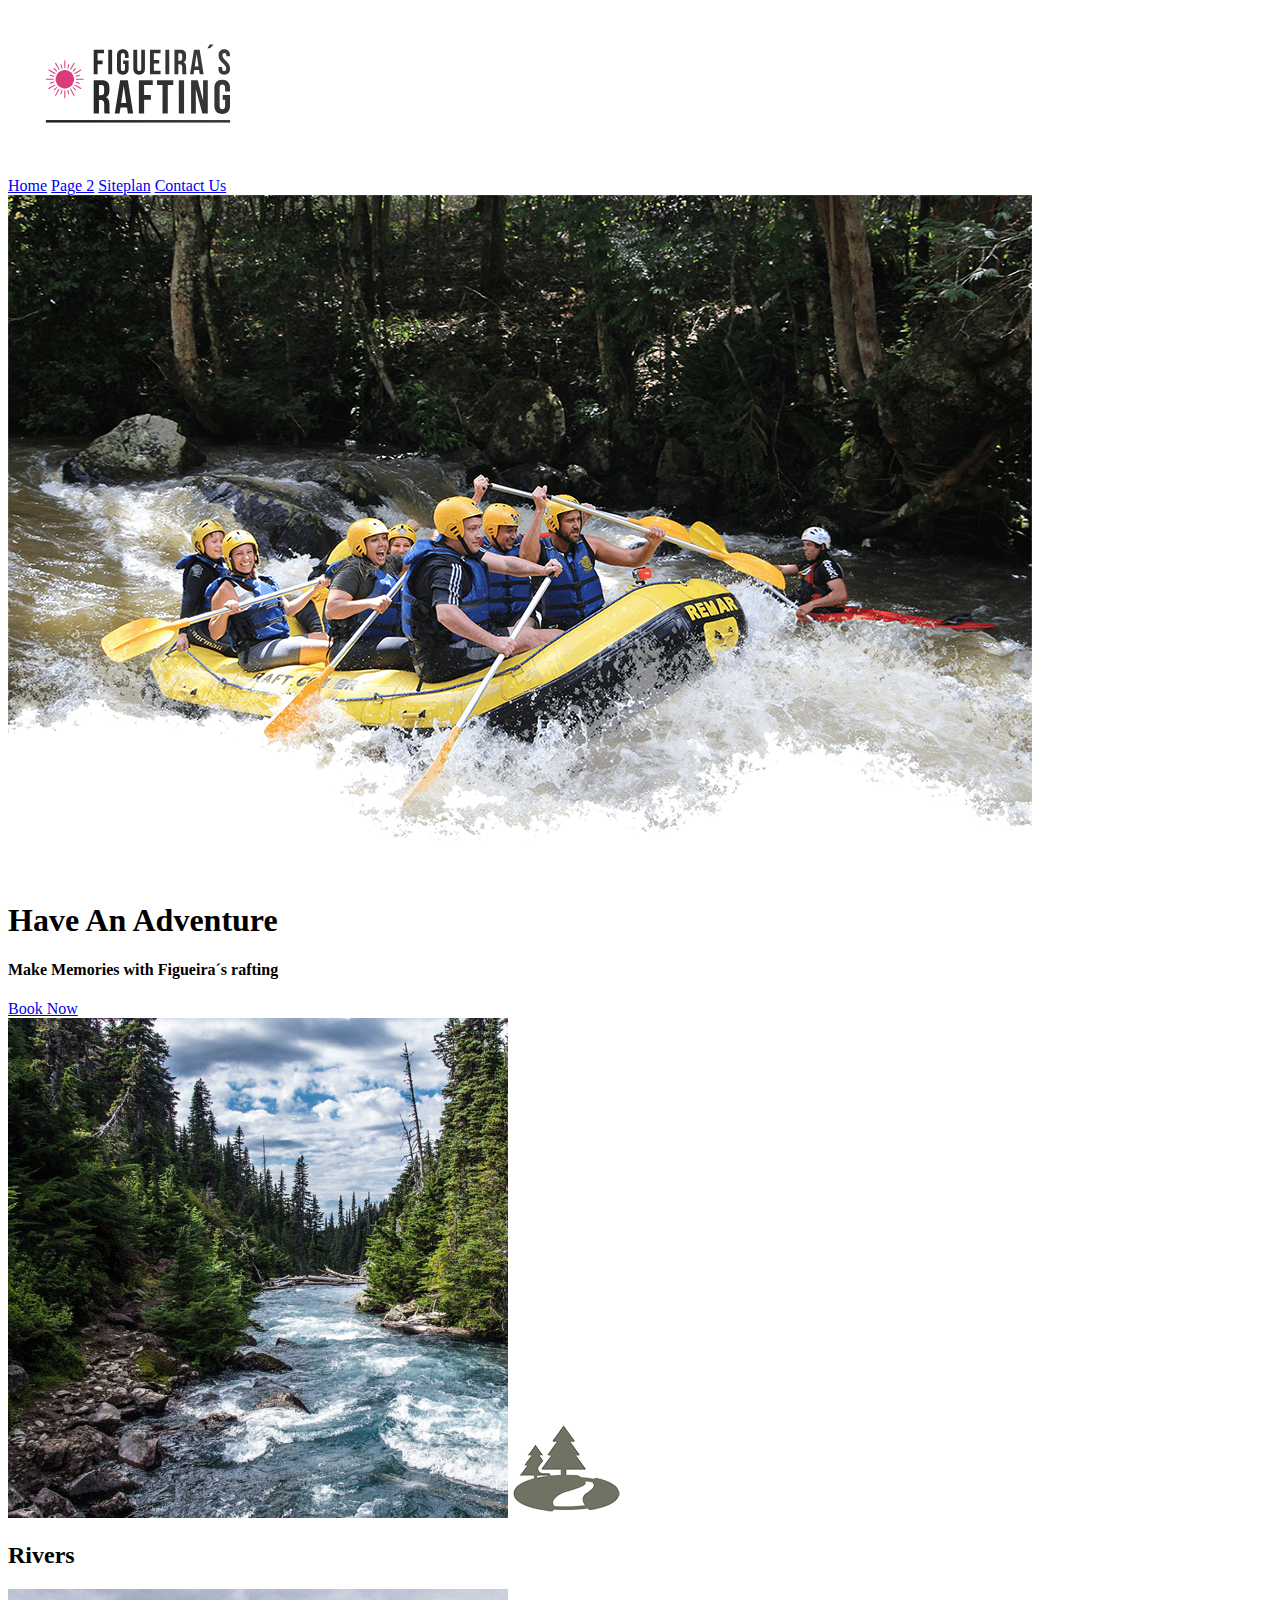
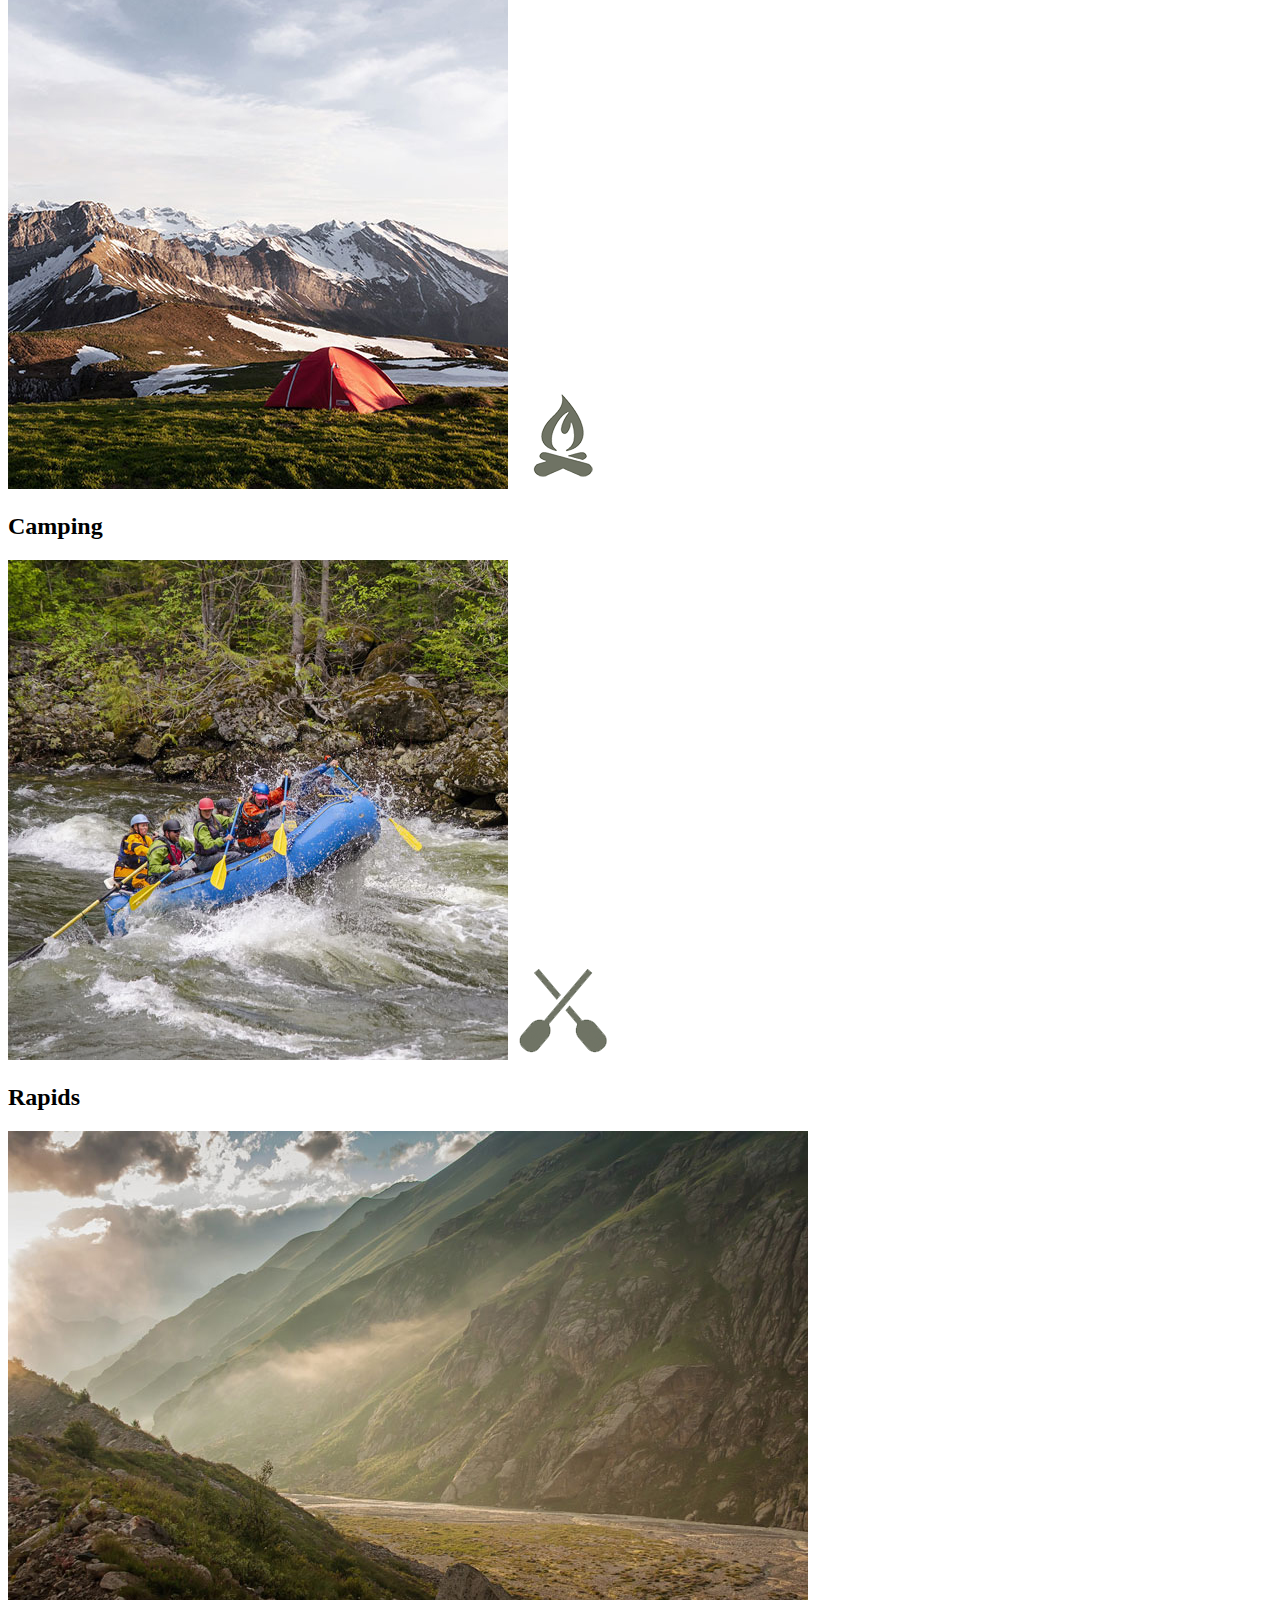
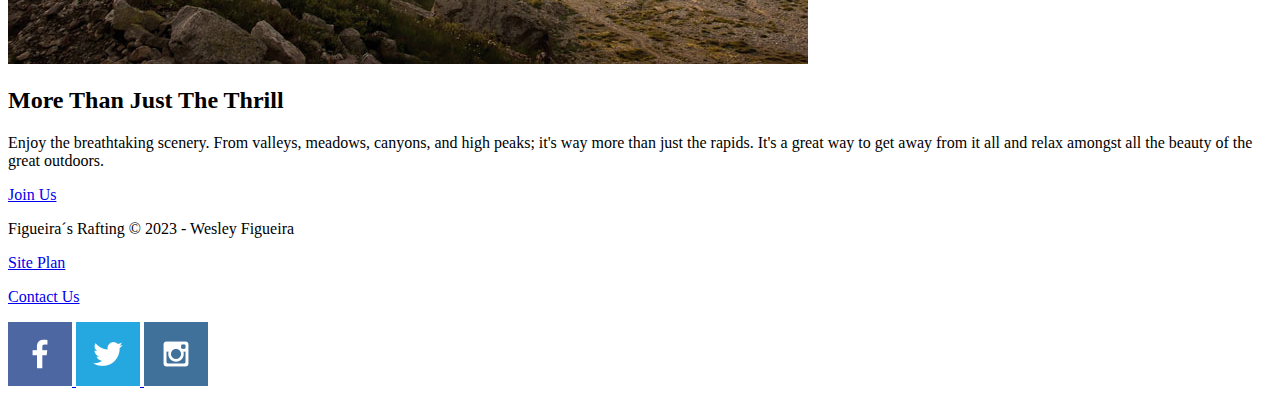
==== index.html @ 08e59e9d "wwr repository" ====
<!DOCTYPE html>
<html lang="en">
<head>
    <meta charset="UTF-8">
    <meta name="viewport" content="width=device-width, initial-scale=1.0">
    <title>Figueira´s Rafting</title>
</head>
<body>
    <header>
        <a id="logo_link" href="index.html">
            <img class="logo" src="imagens/logooficial.png" alt="Figueira´s Logo">
        </a>
        <nav>
            <a href="index.html">Home</a>
            <a href="#">Page 2</a>
            <a href="site-plan-rafting.html">Siteplan</a>
            <a href="#">Contact Us</a>
        </nav>
    </header>
    <div id="hero">
        <div id="hero-box">
            <img id="hero-img" src="imagens/hero.png" alt="People enjoying white water rafting">
        </div>
        <section id="hero-msg">
            <h1 class="home-title">Have An Adventure</h1>
            <h4>Make Memories with Figueira´s rafting</h4>
            <div class='button-box'>
                <a class='book' href="contactus.html">Book Now</a>
            </div>
        </section>
    </div>
    <main class="home-grid">

        <section class="rivers-card">
            <img class="card-img" src="imagens/rivers.jpg" alt="river in forest">
            <img class="icon" src="imagens/river_icon.png" alt="river icon">
            <h2>Rivers</h2>
        </section>
        <section class="camping-card">
            <img class="card-img" src="imagens/camping.jpg" alt="tent in mountains">
            <img class="icon" src="imagens/fire_icon.png" alt="fire icon">
            <h2>Camping</h2>
        </section>
        <section class="rapids-card">
            <img class="card-img" src="imagens/rapids.jpg" alt="rafting boat">
            <img class="icon" src="imagens/oars.png" alt="oars icon">
            <h2>Rapids</h2>
        </section>
        <img class="mountains" src="imagens/mountains.jpg" alt= "Misty Mountains">
        <section class = "msg">
            <h2>More Than Just The Thrill</h2>
            <p>Enjoy the breathtaking scenery. From valleys, meadows, canyons, and high peaks; it's way more than just the rapids. It's a great way to get away from it all and relax amongst all the beauty of the great outdoors. </p>
            <a class='join' href="rivers.html">Join Us</a>
        </section>

    </main>

    <footer>
        <p>Figueira´s Rafting &copy; 2023 - Wesley Figueira</p>
        <p><a href="site-plan-rafting.html">Site Plan</a></p>
        <p><a href="contactus.html">Contact Us</a></p>
        <div class="social">
            <a href="https://facebook.com">
                <img src="imagens/facebook.png" alt="fb icon">
            </a>
            <a href="https://twitter.com">
                <img src="imagens/twitter.png" alt="twitter icon">
            </a>
            <a href="https://instagram.com">
                <img src="imagens/instagram.png" alt="instagram icon">
            </a>
        </div>
    </footer>

</body>
</html>
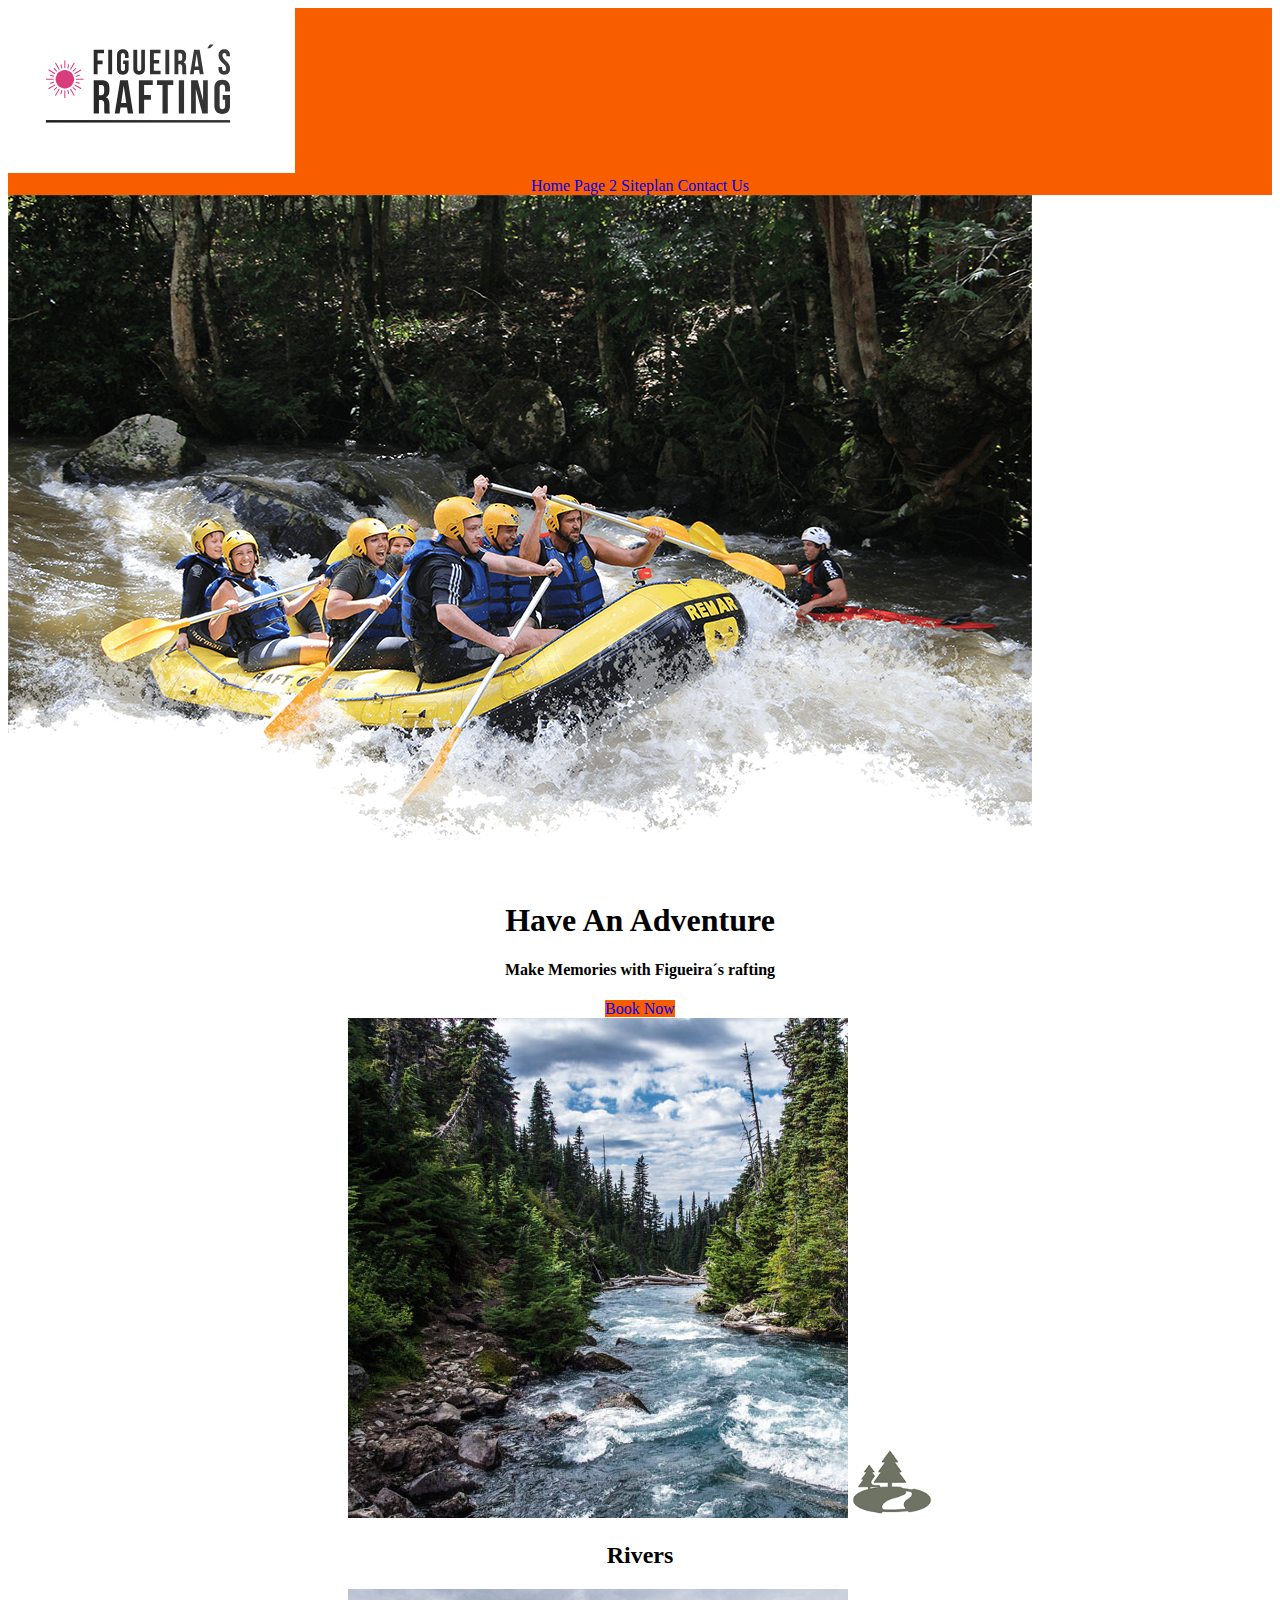
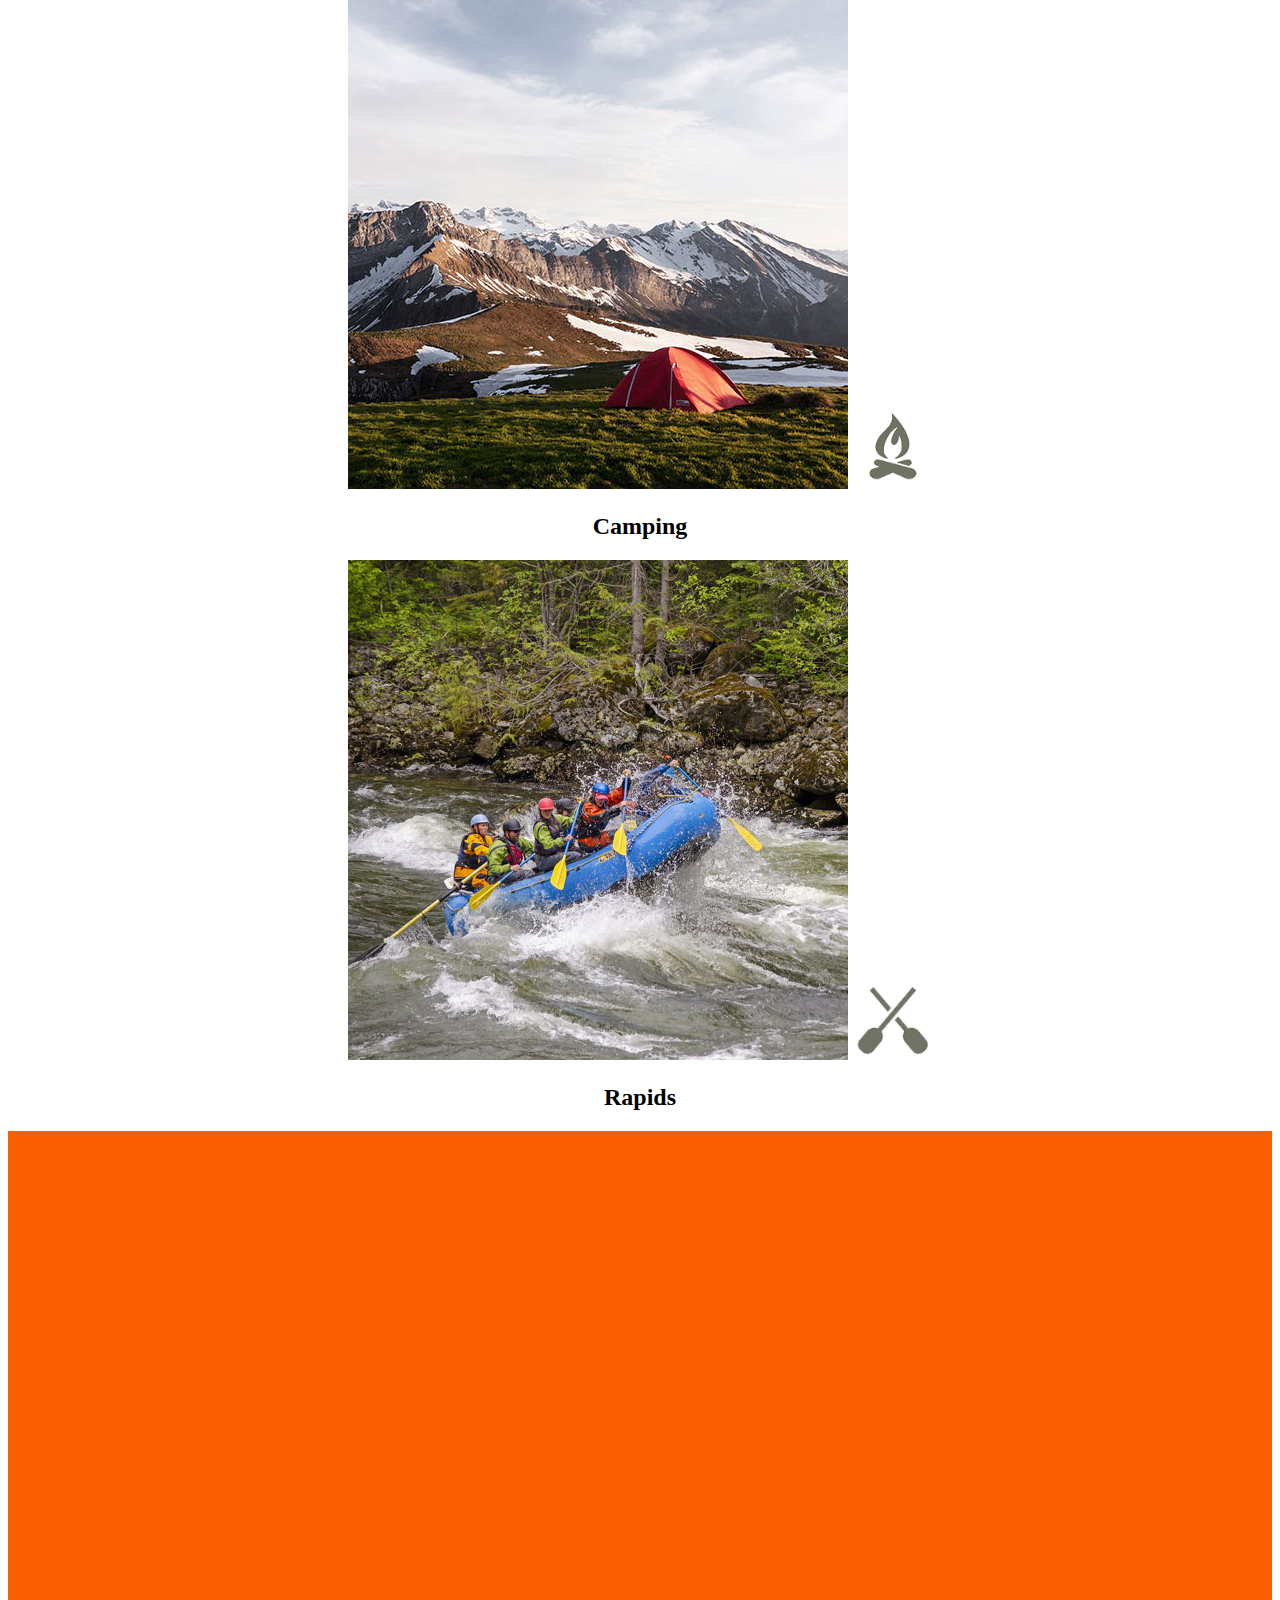
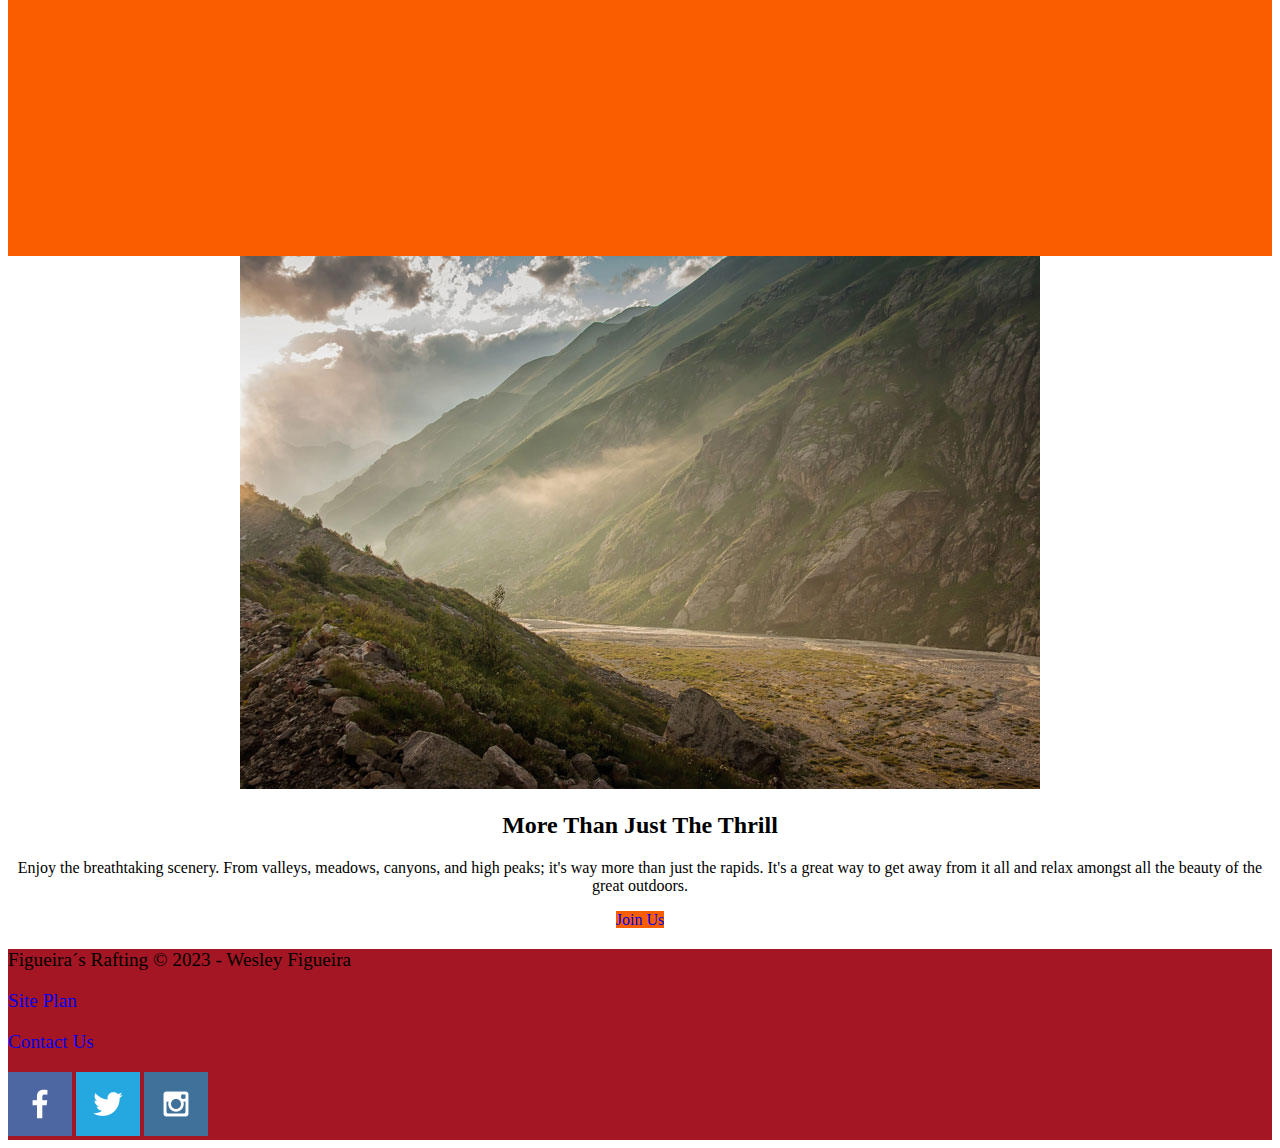
==== commit 983190df: "ajustes 4 semana" ====
--- a/index.html
+++ b/index.html
@@ -4,9 +4,11 @@
     <meta charset="UTF-8">
     <meta name="viewport" content="width=device-width, initial-scale=1.0">
     <title>Figueira´s Rafting</title>
+    <link rel="stylesheet" href="styles/style.css">
 </head>
 <body>
-    <header>
+    <div id="content">
+      <header>
         <a id="logo_link" href="index.html">
             <img class="logo" src="imagens/logooficial.png" alt="Figueira´s Logo">
         </a>
@@ -46,6 +48,7 @@
             <img class="icon" src="imagens/oars.png" alt="oars icon">
             <h2>Rapids</h2>
         </section>
+        <div id="background"></div> 
         <img class="mountains" src="imagens/mountains.jpg" alt= "Misty Mountains">
         <section class = "msg">
             <h2>More Than Just The Thrill</h2>
@@ -60,17 +63,18 @@
         <p><a href="site-plan-rafting.html">Site Plan</a></p>
         <p><a href="contactus.html">Contact Us</a></p>
         <div class="social">
-            <a href="https://facebook.com">
+            <a href="https://facebook.com" target="_blank">
                 <img src="imagens/facebook.png" alt="fb icon">
             </a>
-            <a href="https://twitter.com">
+            <a href="https://twitter.com" target="_blank">
                 <img src="imagens/twitter.png" alt="twitter icon">
             </a>
-            <a href="https://instagram.com">
+            <a href="https://instagram.com" target="_blank">
                 <img src="imagens/instagram.png" alt="instagram icon">
             </a>
         </div>
     </footer>
+    </div>
 
 </body>
 </html>--- a/styles/style.css
+++ b/styles/style.css
@@ -0,0 +1,61 @@
+#content{
+    max-width: 1600px;
+    margin: 0 auto;
+    
+}
+header{
+    background-color: #F85E00;
+  
+}
+nav{
+    text-align: center;
+   
+}
+nav a{
+    text-decoration: none;
+}
+nav a:hover{
+background-color: #A41623;
+color: black;
+}
+#hero-msg{
+    text-align: center;
+}
+.button-box{
+    text-align: center;
+}
+main{
+    text-align: center;
+}
+#background{
+    height: 725px;
+    background-color: #F85E00;
+}
+.book , .join {
+    background-color: #f85e00;
+    text-decoration: none;
+}
+.book:hover , .join:hover{
+    background-color: #A41623;
+    color: black;
+}
+footer{
+    background-color: #A41623;
+    color: black;
+}
+footer a {
+    text-decoration: none;
+}
+footer a:hover{
+    background-color: #A41623;
+    color: black;
+}
+footer p {
+    font-size: 1.2em;
+}
+.home-title{
+    color: black;
+}
+.icon{
+    width: 80px;
+}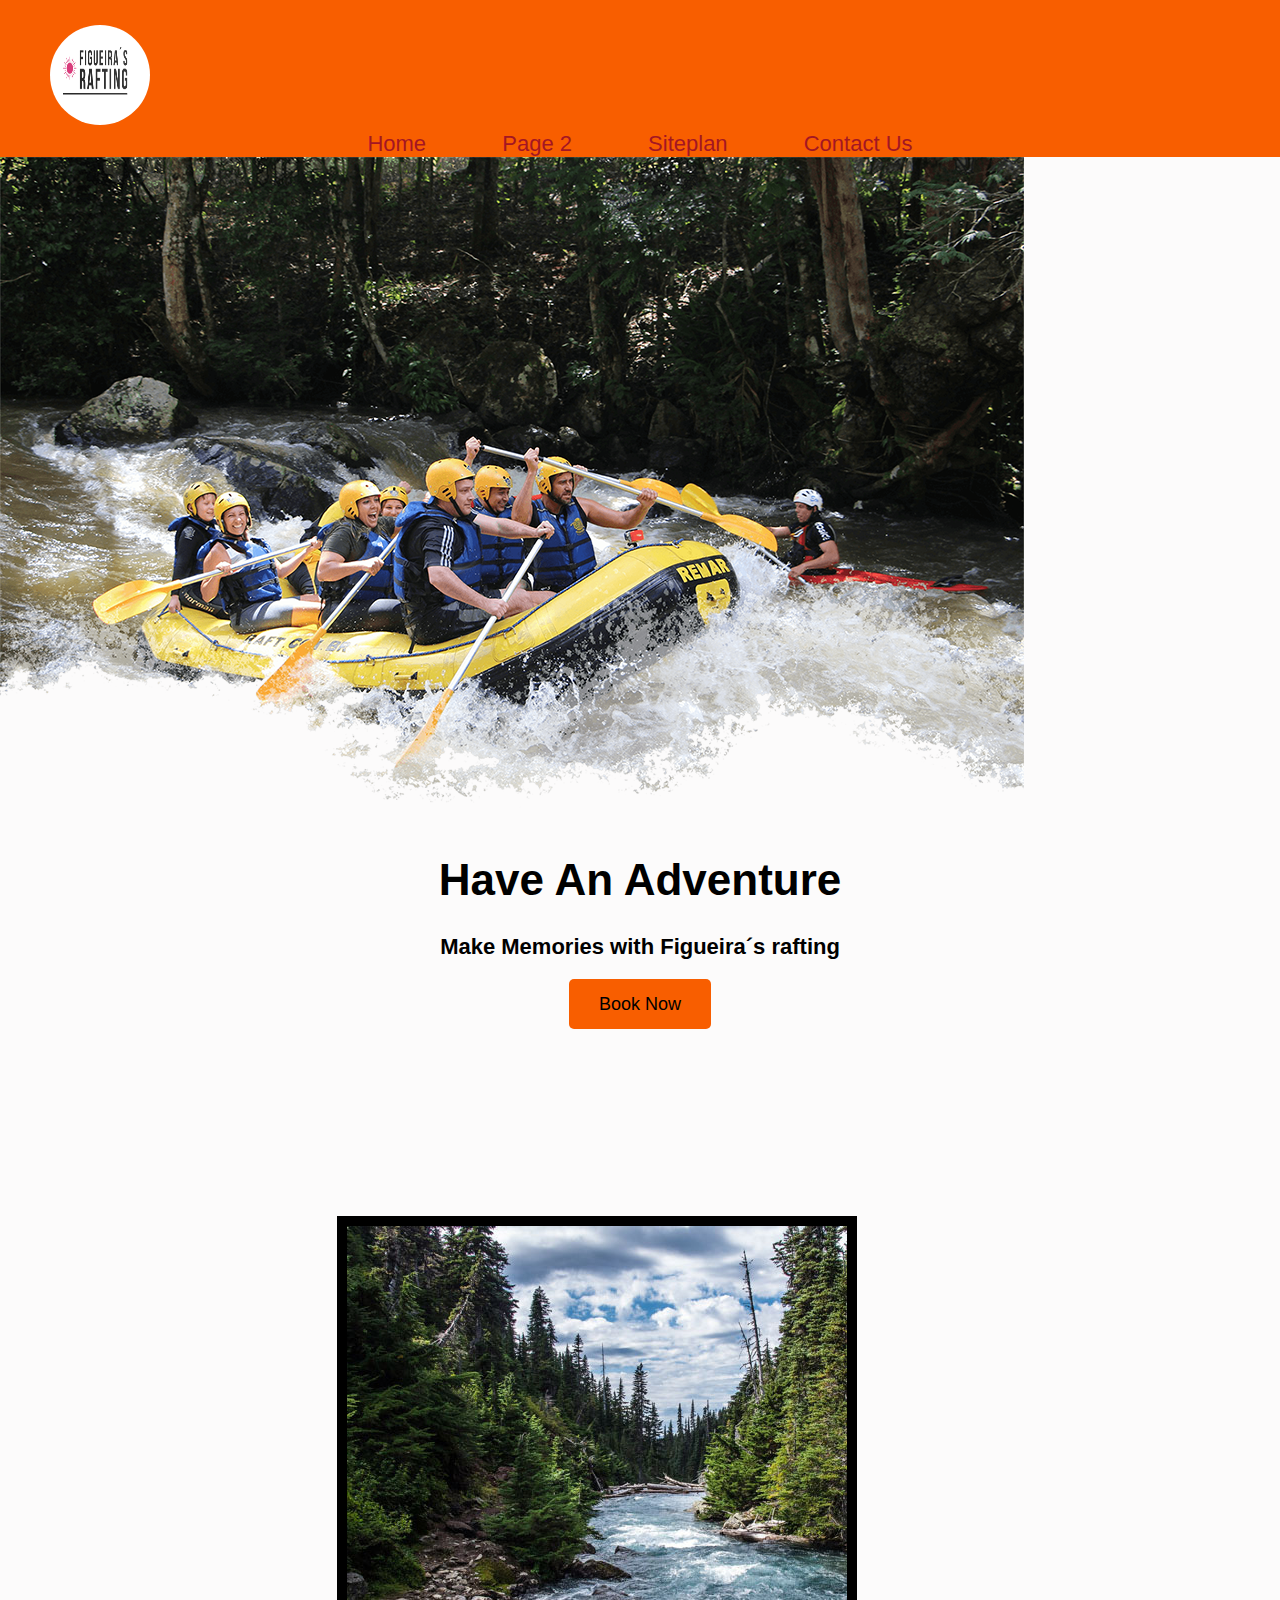
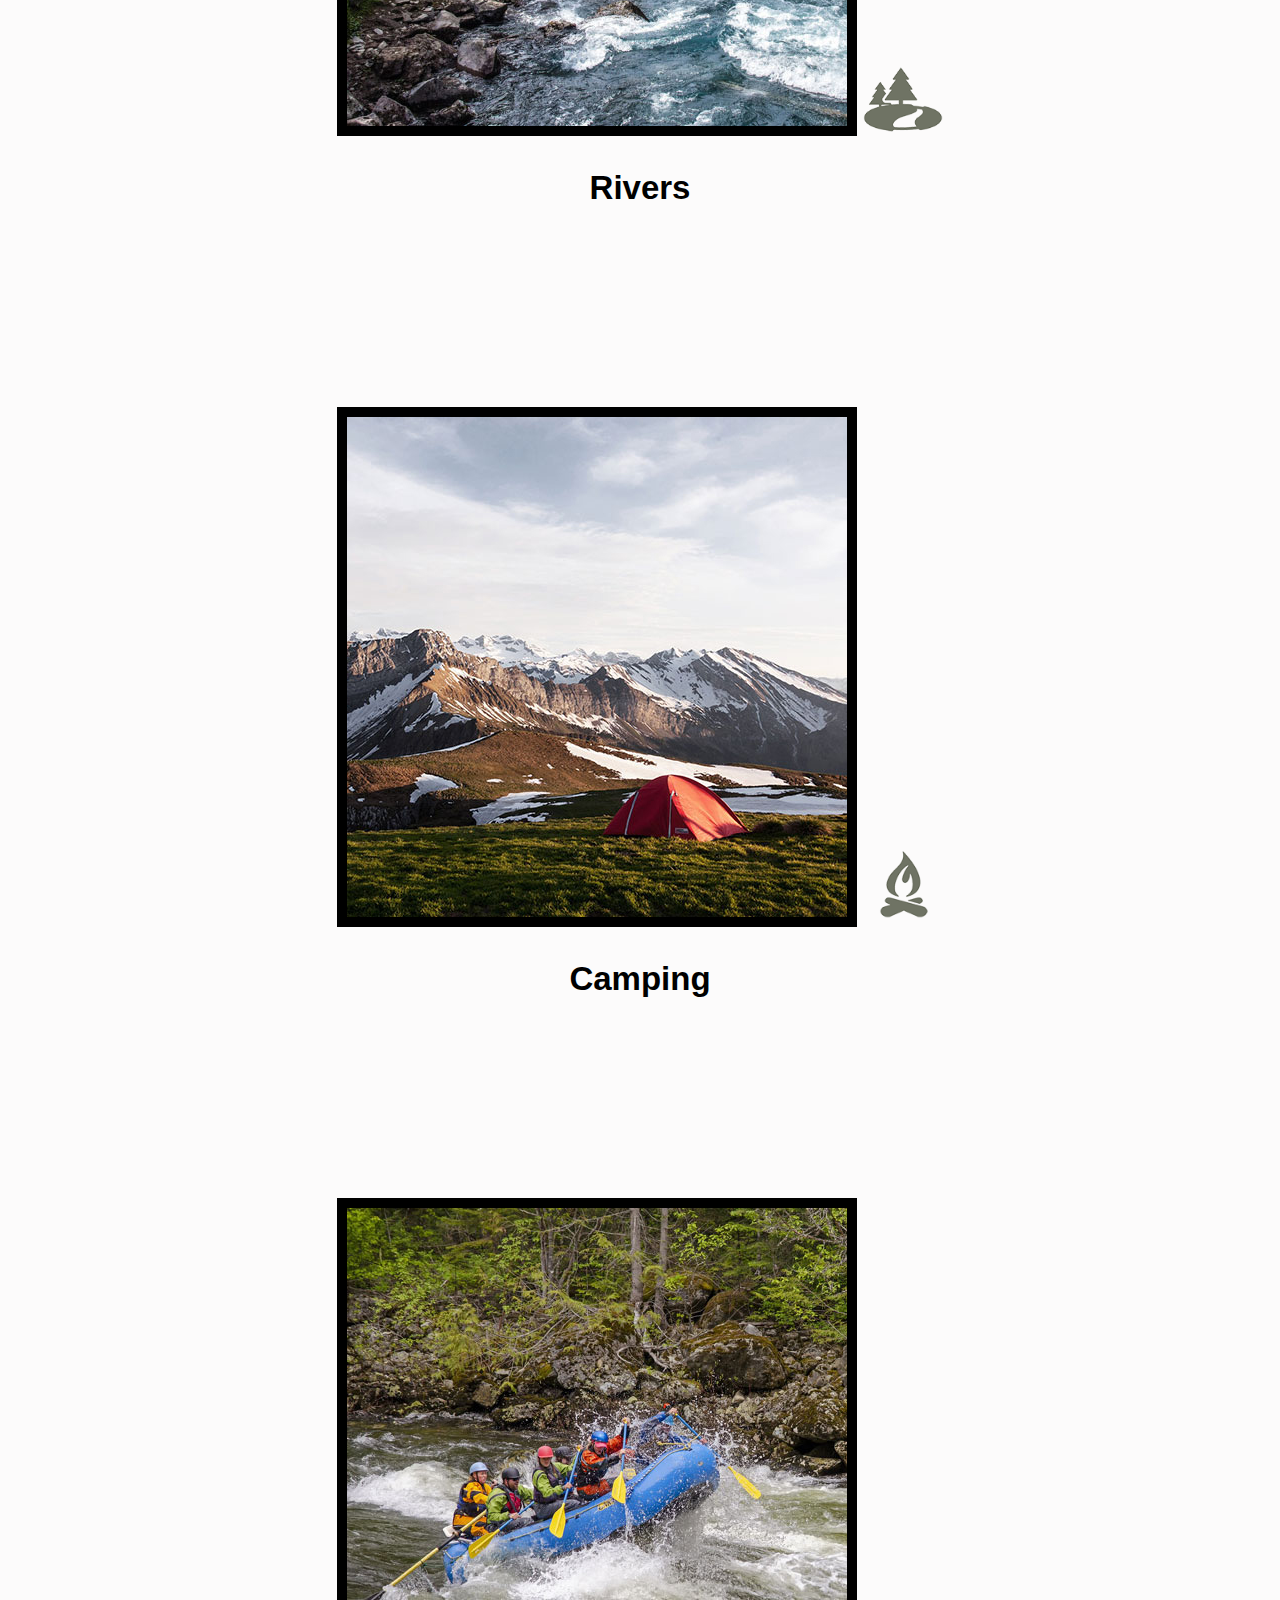
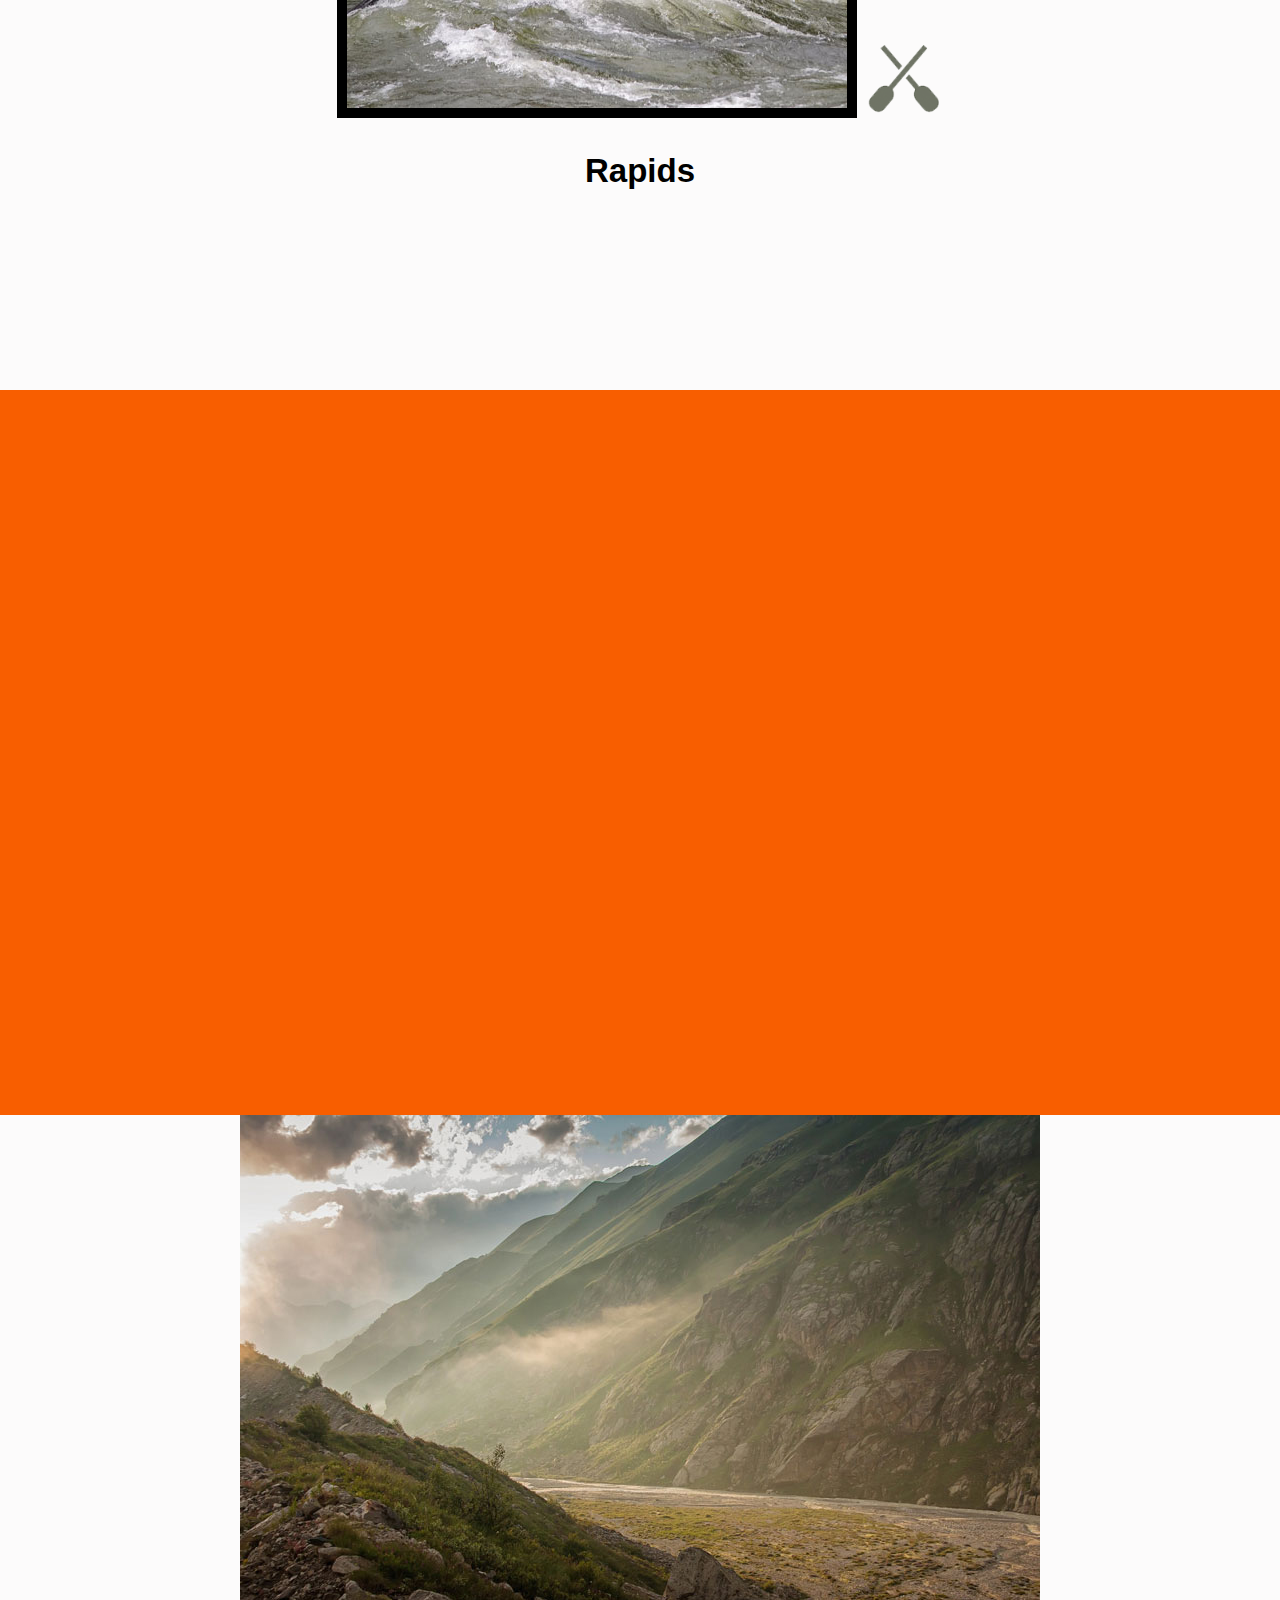
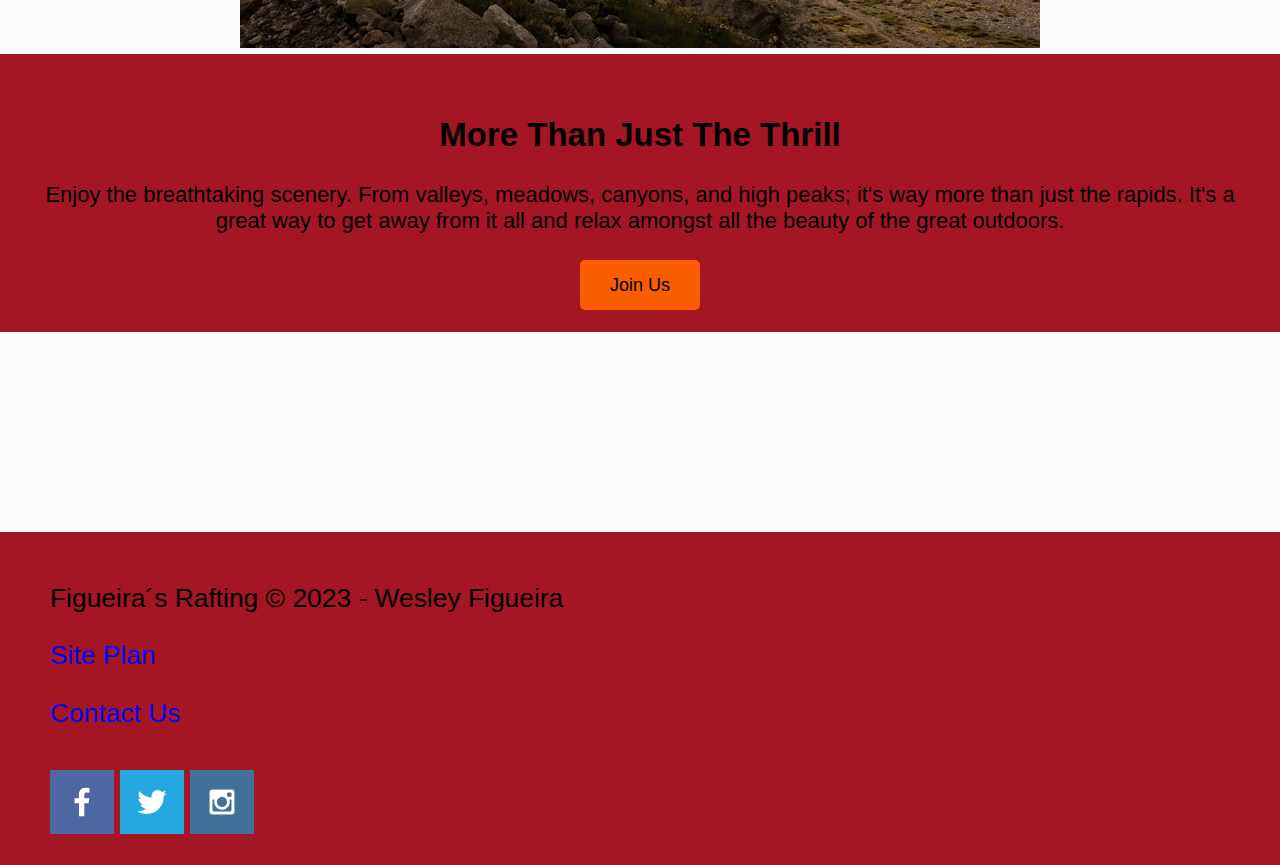
==== commit 893c099c: "changes for week five" ====
--- a/index.html
+++ b/index.html
@@ -50,7 +50,7 @@
         </section>
         <div id="background"></div> 
         <img class="mountains" src="imagens/mountains.jpg" alt= "Misty Mountains">
-        <section class = "msg">
+        <section class="mensagem">
             <h2>More Than Just The Thrill</h2>
             <p>Enjoy the breathtaking scenery. From valleys, meadows, canyons, and high peaks; it's way more than just the rapids. It's a great way to get away from it all and relax amongst all the beauty of the great outdoors. </p>
             <a class='join' href="rivers.html">Join Us</a>
--- a/styles/style.css
+++ b/styles/style.css
@@ -13,13 +13,21 @@
 }
 nav a{
     text-decoration: none;
+    text-align: center;
+    padding: 35px;
+    color: #A41623;
+    padding: 35px;
 }
 nav a:hover{
 background-color: #A41623;
 color: black;
+border-radius: 5px;
 }
 #hero-msg{
     text-align: center;
+}
+.home-title{
+    font-size: 2em;
 }
 .button-box{
     text-align: center;
@@ -27,6 +35,7 @@
 main{
     text-align: center;
 }
+
 #background{
     height: 725px;
     background-color: #F85E00;
@@ -39,9 +48,21 @@
     background-color: #A41623;
     color: black;
 }
+.book, .join{
+    background-color: #f85e00;
+    color: black;
+    text-decoration: none;
+    font-size: 18px;
+    padding: 15px 30px;
+    margin-top: 50px;
+    border-radius: 5px;
+
+}
 footer{
     background-color: #A41623;
     color: black;
+    padding: 25px 50px;
+    margin-top: 200px;
 }
 footer a {
     text-decoration: none;
@@ -52,10 +73,52 @@
 }
 footer p {
     font-size: 1.2em;
+    color: black;
+}
+footer .social img{
+    padding-top: 15px;
 }
 .home-title{
     color: black;
+    margin-top: 10px;
 }
 .icon{
     width: 80px;
+    padding-top: 10px;
+}
+body{
+    font-family: Arial, Helvetica, sans-serif;
+    background-color: #fcfbfb;
+    font-size: 22px;
+    margin: 0;
+    padding: 0;
+}
+#logo_link{
+    padding-top: 5px;
+}
+.rivers-card, .camping-card, .rapids-card {
+    margin: 200px 0;
+}
+.card-img{
+    border: 10px solid  black;
+}
+main section img{
+    box-sizing: border-box;
+}
+.logo{
+    border-radius: 50%;
+    width: 100px;
+    height: 100px;
+    margin-left: 50px;
+    margin-top: 25px;
+    
+}
+.mensagem{
+    background-color: #A41623;
+    padding: 35px;
+
+}
+.mensagem p{
+    
+    padding-bottom: 15px;
 }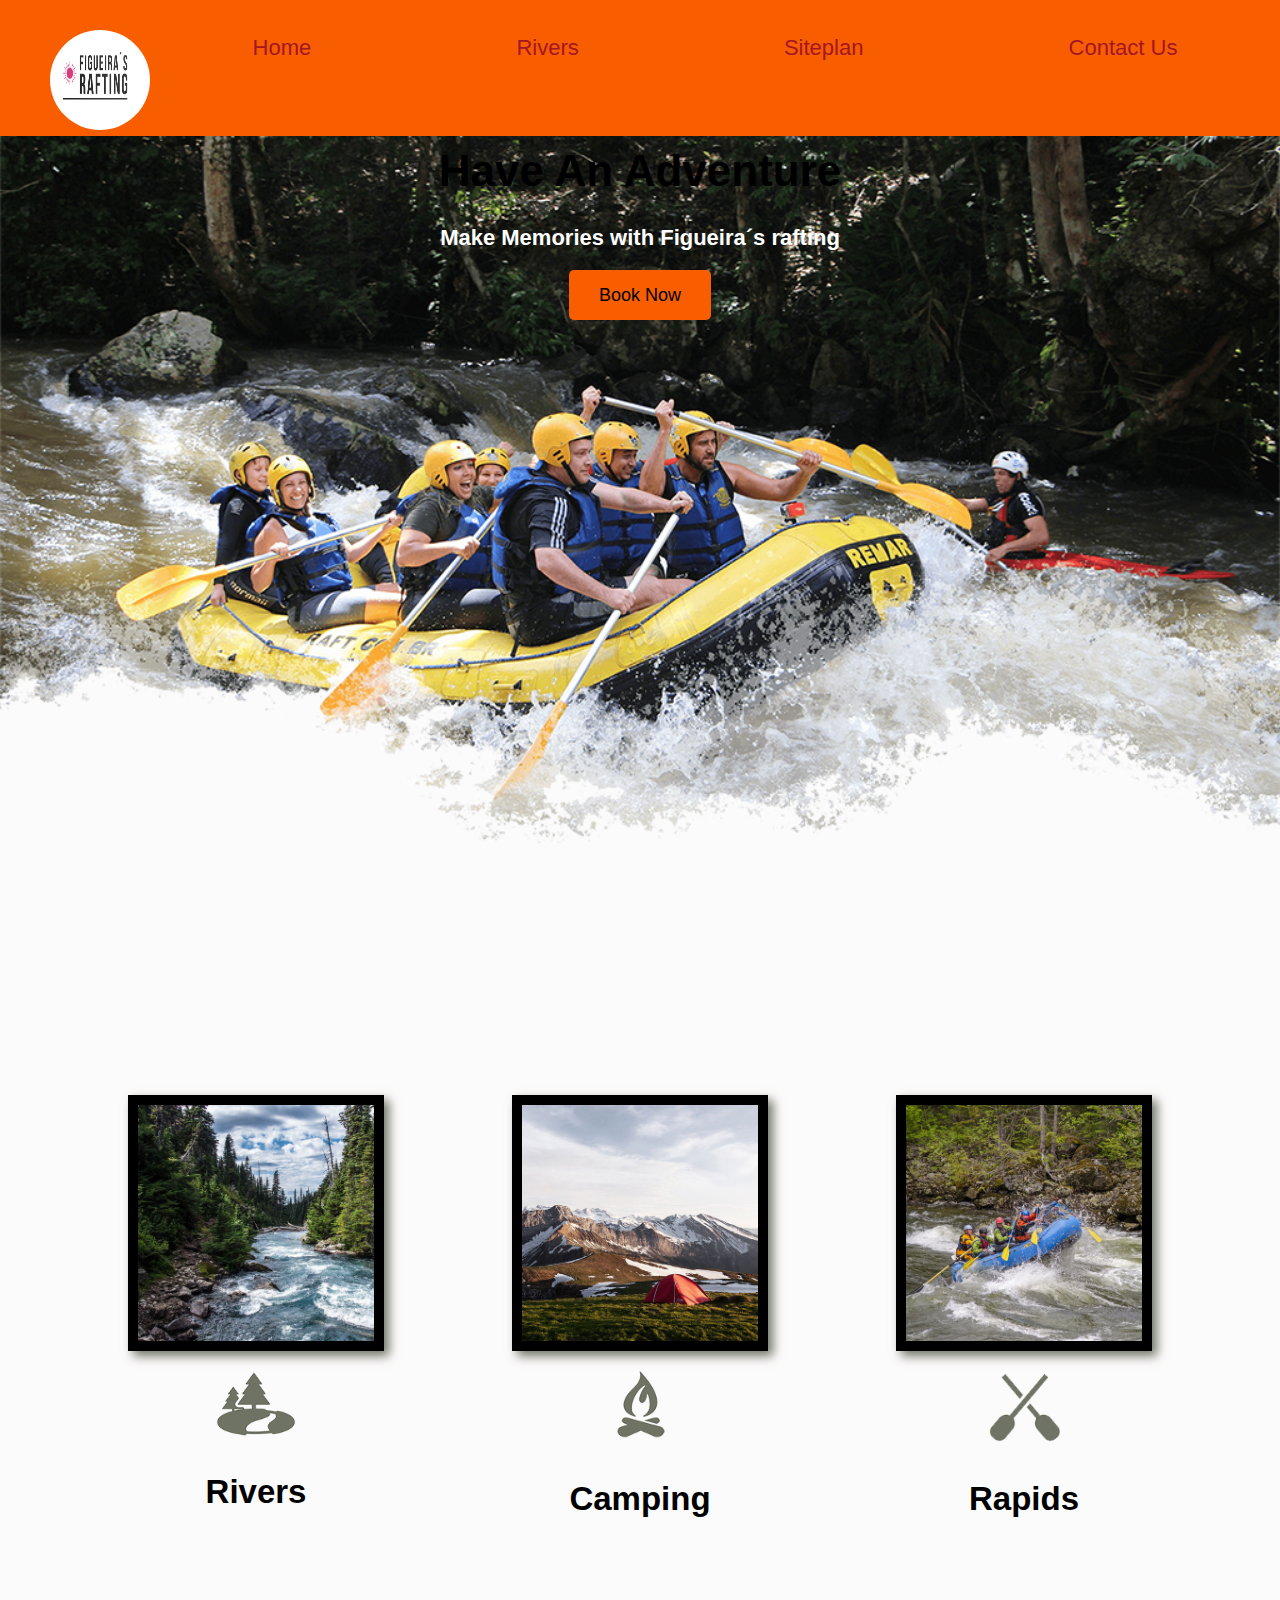
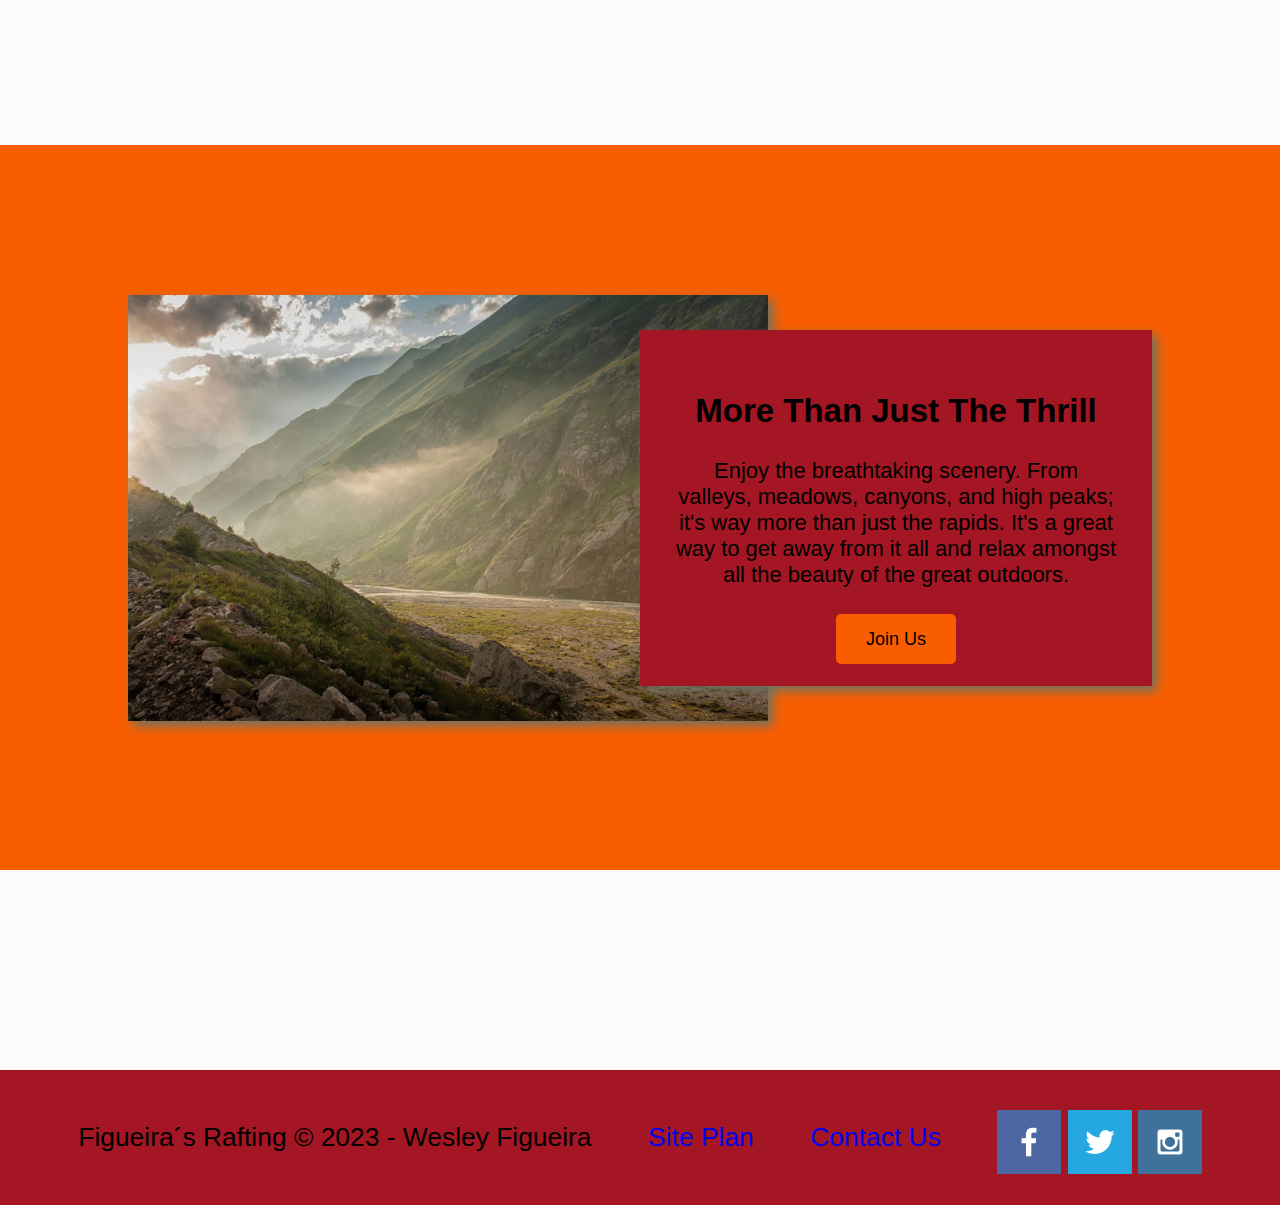
==== commit 3a7f4888: "page contactus" ====
--- a/index.html
+++ b/index.html
@@ -14,9 +14,9 @@
         </a>
         <nav>
             <a href="index.html">Home</a>
-            <a href="#">Page 2</a>
+            <a href="rivers.html">Rivers</a>
             <a href="site-plan-rafting.html">Siteplan</a>
-            <a href="#">Contact Us</a>
+            <a href="contactus.html">Contact Us</a>
         </nav>
     </header>
     <div id="hero">
--- a/styles/style.css
+++ b/styles/style.css
@@ -5,10 +5,14 @@
 }
 header{
     background-color: #F85E00;
+    display: grid;
+    grid-template-columns: 150px auto;
   
 }
 nav{
     text-align: center;
+    display: flex;
+    justify-content: space-around;
    
 }
 nav a{
@@ -25,6 +29,28 @@
 }
 #hero-msg{
     text-align: center;
+    grid-column: 2/3;
+    grid-row: 1/2;
+    margin-top: 100px;
+}
+#hero{
+    display: grid;
+    grid-template-columns: 1fr 3fr 1fr;
+    margin-top: -100px; 
+}
+#hero-box{
+    grid-column: 1/4;
+    grid-row: 1/3;
+    z-index: -1;
+}
+#hero-msg h4 {
+    color: white;
+}
+#hero-img{
+    width: 100%;
+}
+.card-img, .mountains {
+    width: 100%;
 }
 .home-title{
     font-size: 2em;
@@ -34,15 +60,19 @@
 }
 main{
     text-align: center;
+    grid-template-columns: 1fr 1fr 1fr 1fr 1fr 1fr 1fr 1fr 1fr 1fr;
+    
+}
+.home-grid{
+    display: grid;
+    grid-template-columns: 1fr 1fr 1fr 1fr 1fr 1fr 1fr 1fr 1fr 1fr;
 }
 
 #background{
     height: 725px;
     background-color: #F85E00;
-}
-.book , .join {
-    background-color: #f85e00;
-    text-decoration: none;
+    grid-column: 1/11;
+    grid-row: 4/9;
 }
 .book:hover , .join:hover{
     background-color: #A41623;
@@ -63,6 +93,9 @@
     color: black;
     padding: 25px 50px;
     margin-top: 200px;
+    display: flex;
+    justify-content: space-around;
+    align-items: center;
 }
 footer a {
     text-decoration: none;
@@ -95,12 +128,21 @@
 }
 #logo_link{
     padding-top: 5px;
+    justify-self: center;
+    align-self: center;
+
 }
 .rivers-card, .camping-card, .rapids-card {
     margin: 200px 0;
 }
 .card-img{
     border: 10px solid  black;
+    transition: transform .5s;
+    box-shadow: 5px 5px 10px #6f7364;
+}
+.card-img:hover {
+    opacity: .6;
+    transform: scale(1.1);
 }
 main section img{
     box-sizing: border-box;
@@ -116,9 +158,189 @@
 .mensagem{
     background-color: #A41623;
     padding: 35px;
+    grid-column: 6/10;
+    grid-row: 6/7;
+    box-shadow: 5px 5px 10px #6f7364;
 
 }
 .mensagem p{
     
     padding-bottom: 15px;
-}+}
+.rivers-card{
+    grid-column: 2/4;
+    grid-row: 2/3;
+}
+.camping-card{
+    grid-column: 5/7;
+    grid-row: 2/3;
+}
+.rapids-card{ 
+    grid-column: 8/10;
+    grid-row: 2/3;
+}
+.mountains{
+    grid-column: 2/7;
+    grid-row: 5/8;
+    width: 100%;
+    box-shadow: 5px 5px 10px #6f7364;
+}
+
+/* CSS for rivers page*/
+
+#banner_rivers{
+    width: 100%;
+   
+    margin-bottom: 50px;
+}
+.paragra1, .paragra1, .paragra2, .paragra3{
+    font-size: 80%;
+    text-align: center;
+}
+.rivers_grid{
+    display: grid;
+    grid-template-columns: 1fr 1fr 1fr 1fr 1fr 1fr 1fr 1fr 1fr 1fr ;
+
+}
+.River_utah, .river_arizona, .river_idaho{
+    width: 100%;
+    height: 100%;
+    box-shadow: 5px 5px 10px #6f7364;
+    border: 5px solid  black;
+    transition: transform .5s;
+    
+}
+.River_utah{
+    grid-column: 1/5;
+    grid-row:1/4 ;
+}
+.paragra1{
+    grid-column: 1/5;
+    grid-row: 5;
+    
+}
+.river_idaho{
+    grid-column: 6/10;
+    grid-row: 1/4;
+}
+.paragra2{
+    grid-column:6/10 ;
+    grid-row: 5;
+}
+.river_arizona{
+    grid-column: 1/5;
+    grid-row: 6/10;
+}
+.paragra3{
+    grid-column:6/10 ;
+    grid-row:7 ;
+}
+
+form {
+    /* Center the form on the page */
+    margin: 0 auto;
+    width: 400px;
+    /* Form outline */
+    padding: 1em;
+    border: 1px solid #ccc;
+    border-radius: 1em;
+  }
+  
+  ul {
+    list-style: none;
+    padding: 0;
+    margin: 0;
+  }
+  
+  form li + li {
+    margin-top: 1em;
+  }
+  
+  label {
+    /* Uniform size & alignment */
+    display: inline-block;
+    width: 90px;
+    text-align: right;
+  }
+  
+  input,
+  textarea {
+    /* To make sure that all text fields have the same font settings
+       By default, textareas have a monospace font */
+    font: 1em sans-serif;
+  
+    /* Uniform text field size */
+    width: 300px;
+    box-sizing: border-box;
+  
+    /* Match form field borders */
+    border: 1px solid #999;
+  }
+  
+  input:focus,
+  textarea:focus {
+    /* Additional highlight for focused elements */
+    border-color: #000;
+  }
+  
+  textarea {
+    /* Align multiline text fields with their labels */
+    vertical-align: top;
+  
+    /* Provide space to type some text */
+    height: 5em;
+  }
+  
+  .button {
+    /* Align buttons with the text fields */
+    padding-left: 90px; /* same size as the label elements */
+  }
+  
+  button {
+    /* This extra margin represent roughly the same space as the space
+       between the labels and their text fields */
+    margin-left: 0.5em;
+  }
+
+@media screen and (max-width: 900px) {
+    #hero, .home-grid {
+        display: block;
+        height: auto;
+    }
+    nav, footer {
+        flex-direction: column;
+    }
+    nav a {
+        display: block;
+        padding: 15px;
+    }
+    #hero {
+        margin-top: 0;
+    }
+    #hero-msg {
+        margin-top: 0;
+    }
+    #hero-msg h4 {
+        display: none;
+    }
+    .home-title {
+        font-size: 25px;
+        color: #6f7364;
+    }
+    .rivers-card, .camping-card, .rapids-card { 
+        margin: 50px auto;
+        width: 60%;
+    }
+    #background {
+        display: none;
+    }
+    .mountains, .msg {
+        width: 80%;
+        display: block;
+        margin: 0 auto;
+    }
+    footer {
+        margin-top: 25px;
+    }
+}
+   